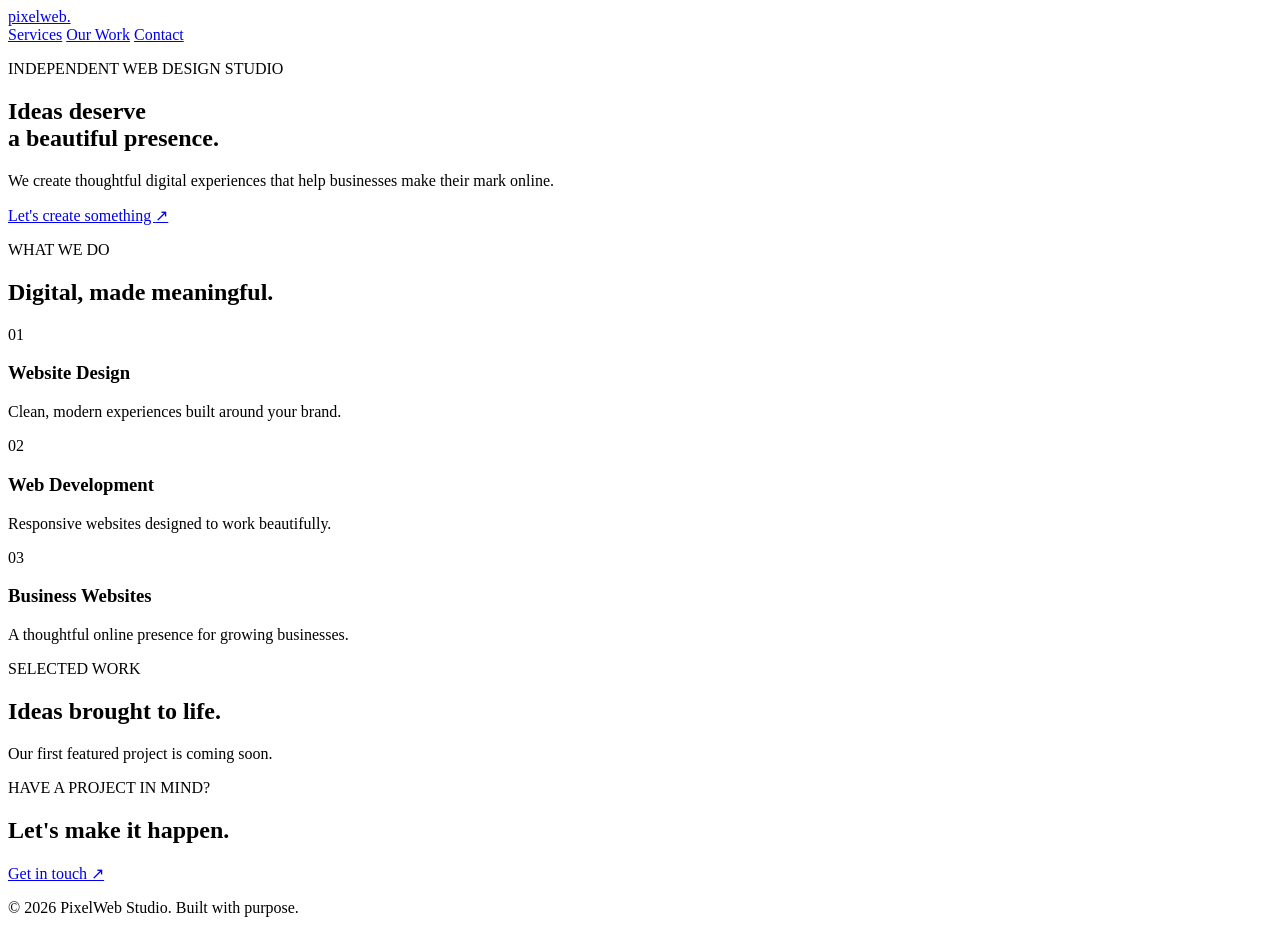
==== index.html @ 32cbd990 "Create index.html" ====
<!DOCTYPE html>
<html lang="en">
<head>
    <meta charset="UTF-8">
    <meta name="viewport" content="width=device-width, initial-scale=1.0">
    <meta name="description" content="PixelWeb Studio creates thoughtful, modern websites for businesses.">
    <title>PixelWeb Studio | Digital Experiences</title>
    <link rel="stylesheet" href="style.css">
</head>
<body>

    <header>
        <nav class="navbar">
            <a href="#" class="logo">pixel<span>web.</span></a>

            <div class="nav-links">
                <a href="#services">Services</a>
                <a href="#work">Our Work</a>
                <a href="#contact">Contact</a>
            </div>
        </nav>
    </header>

    <main>
        <section class="hero">
            <p class="eyebrow">INDEPENDENT WEB DESIGN STUDIO</p>

            <h1>Ideas deserve<br>
                a beautiful <span>presence.</span>
            </h1>

            <p class="hero-description">
                We create thoughtful digital experiences
                that help businesses make their mark online.
            </p>

            <a href="#contact" class="hero-button">
                Let's create something <span>↗</span>
            </a>
        </section>

        <section id="services" class="services">
            <p class="eyebrow">WHAT WE DO</p>
            <h2>Digital, made meaningful.</h2>

            <div class="service-list">
                <article>
                    <span>01</span>
                    <h3>Website Design</h3>
                    <p>Clean, modern experiences built around your brand.</p>
                </article>

                <article>
                    <span>02</span>
                    <h3>Web Development</h3>
                    <p>Responsive websites designed to work beautifully.</p>
                </article>

                <article>
                    <span>03</span>
                    <h3>Business Websites</h3>
                    <p>A thoughtful online presence for growing businesses.</p>
                </article>
            </div>
        </section>

        <section id="work" class="work">
            <p class="eyebrow">SELECTED WORK</p>
            <h2>Ideas brought to life.</h2>
            <p>Our first featured project is coming soon.</p>
        </section>

        <section id="contact" class="contact">
            <p class="eyebrow">HAVE A PROJECT IN MIND?</p>
            <h2>Let's make it happen.</h2>
            <a href="mailto:hello@pixelwebstudio.com">
                Get in touch ↗
            </a>
        </section>
    </main>

    <footer>
        <p>© 2026 PixelWeb Studio. Built with purpose.</p>
    </footer>

    <script src="script.js"></script>
</body>
</html>
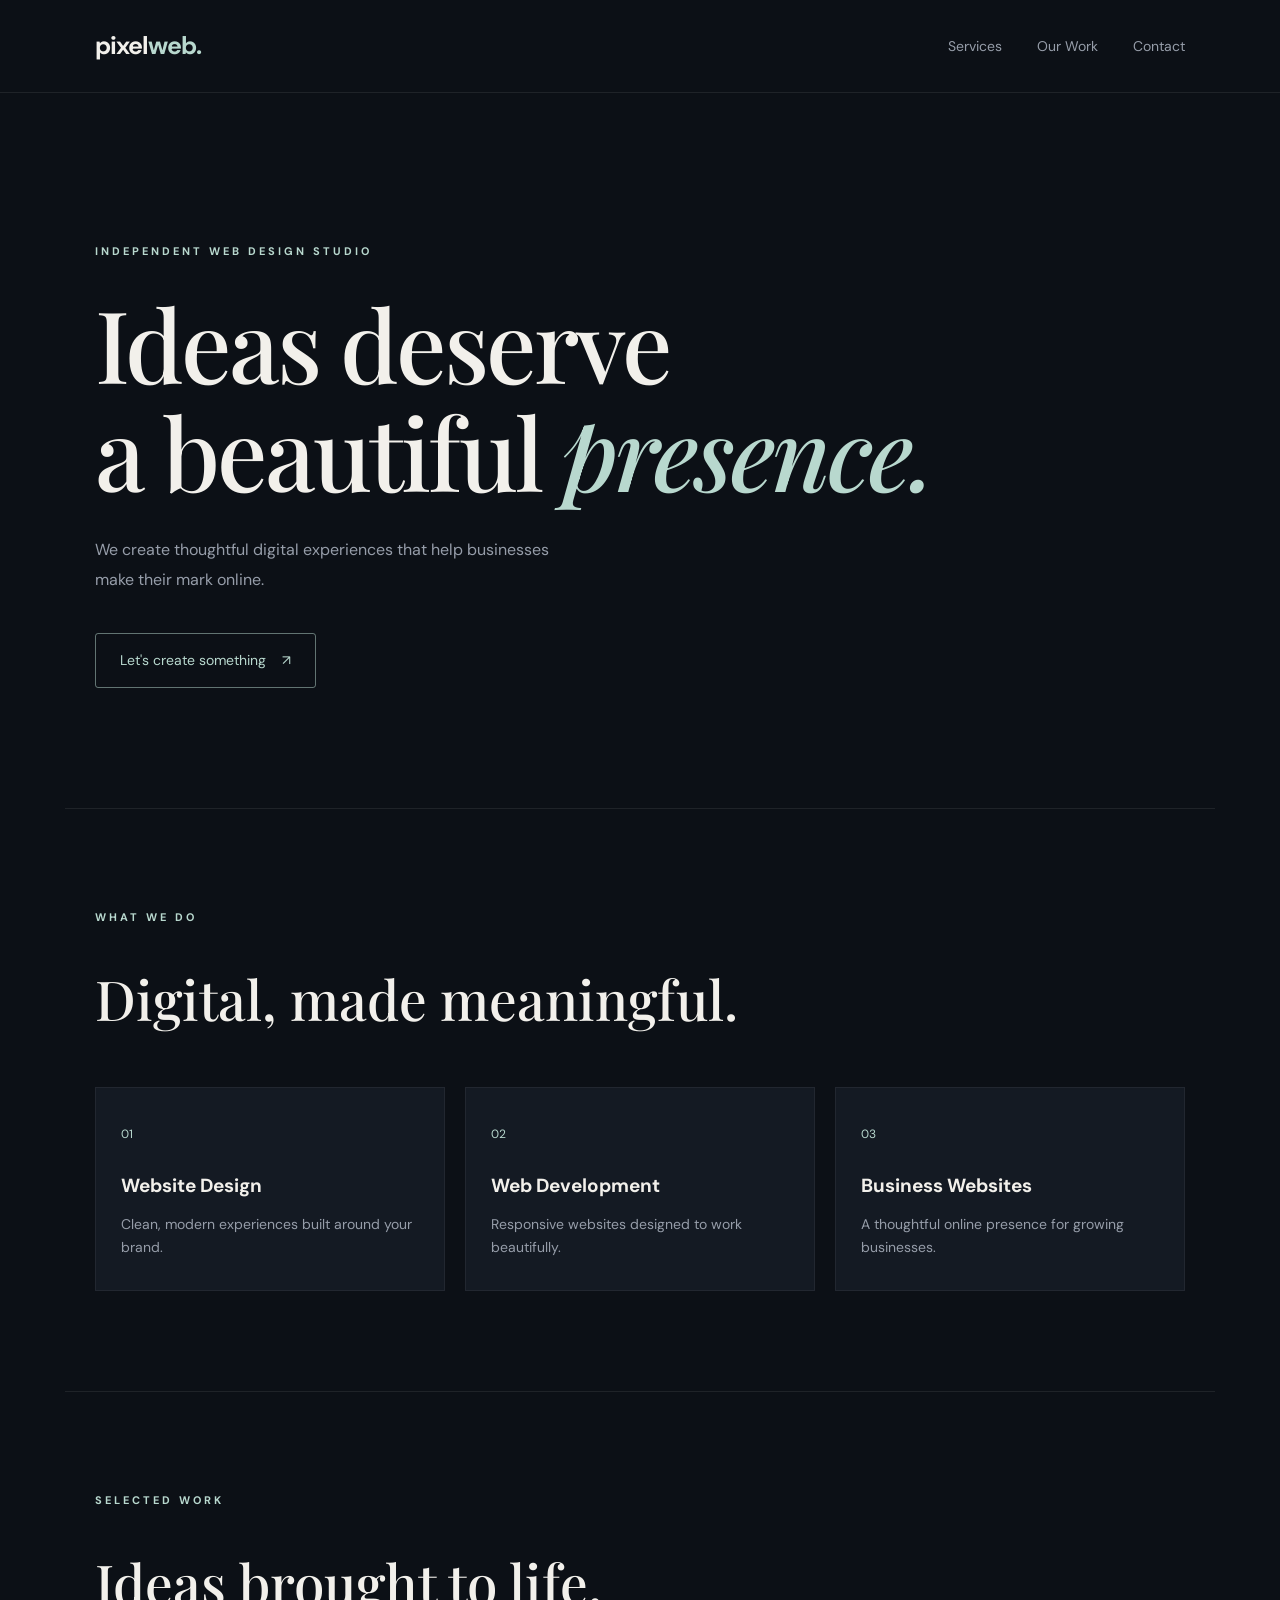
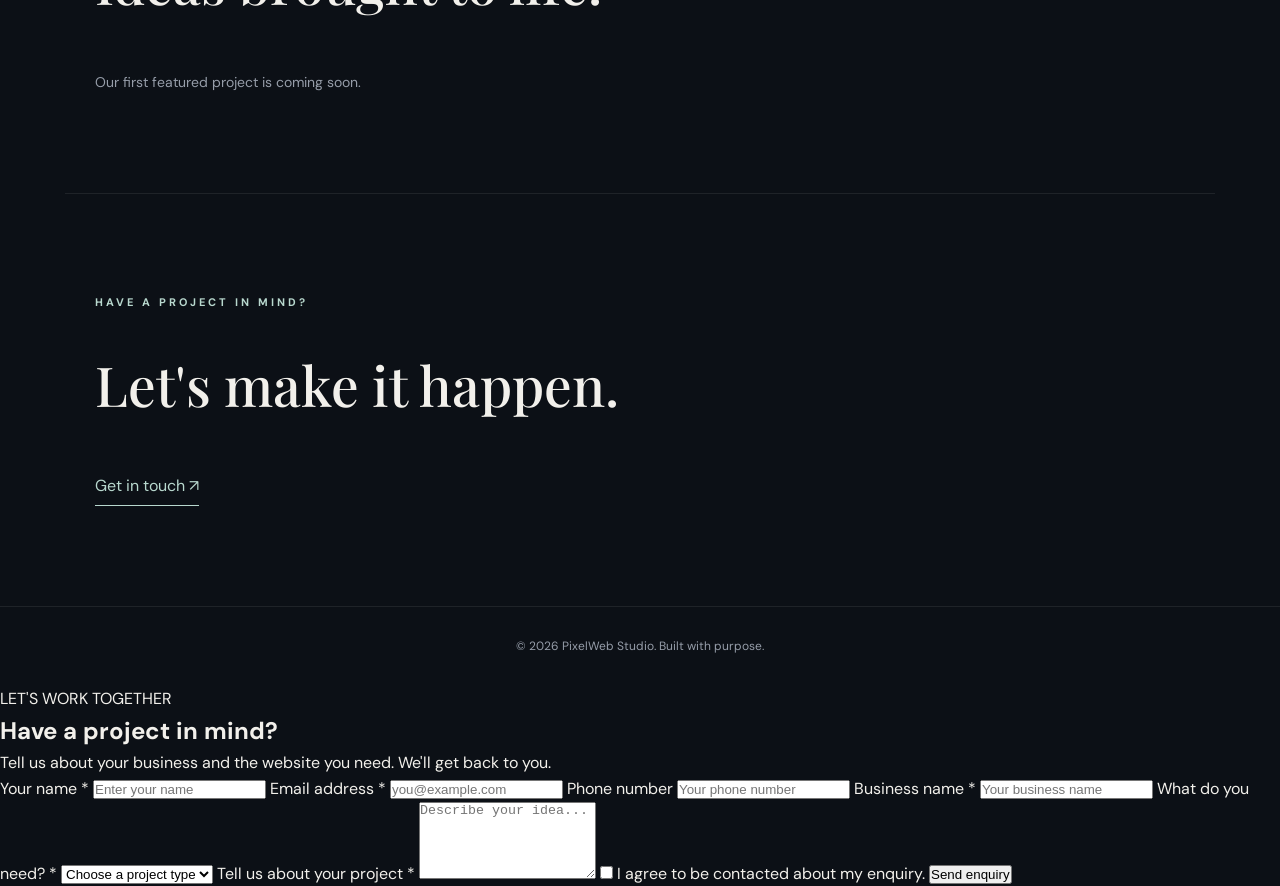
==== commit b45d0389: "Update index.html" ====
--- a/index.html
+++ b/index.html
@@ -85,5 +85,87 @@
     </footer>
 
     <script src="script.js"></script>
+    
+<section class="contact-section" id="contact">
+  <div class="contact-container">
+
+    <div class="contact-info">
+      <p class="section-label">LET'S WORK TOGETHER</p>
+      <h2>Have a project in mind?</h2>
+      <p>
+        Tell us about your business and the website
+        you need. We'll get back to you.
+      </p>
+    </div>
+
+    <form id="enquiryForm">
+
+      <label for="name">Your name *</label>
+      <input
+        type="text"
+        id="name"
+        name="name"
+        placeholder="Enter your name"
+        required
+      />
+
+      <label for="email">Email address *</label>
+      <input
+        type="email"
+        id="email"
+        name="email"
+        placeholder="you@example.com"
+        required
+      />
+
+      <label for="phone">Phone number</label>
+      <input
+        type="tel"
+        id="phone"
+        name="phone"
+        placeholder="Your phone number"
+      />
+
+      <label for="business">Business name *</label>
+      <input
+        type="text"
+        id="business"
+        name="business"
+        placeholder="Your business name"
+        required
+      />
+
+      <label for="project">What do you need? *</label>
+      <select id="project" name="project" required>
+        <option value="">Choose a project type</option>
+        <option value="Restaurant website">Restaurant website</option>
+        <option value="Business website">Business website</option>
+        <option value="Portfolio website">Portfolio website</option>
+        <option value="Landing page">Landing page</option>
+        <option value="Other project">Other project</option>
+      </select>
+
+      <label for="message">Tell us about your project *</label>
+      <textarea
+        id="message"
+        name="message"
+        rows="5"
+        placeholder="Describe your idea..."
+        required
+      ></textarea>
+
+      <label class="privacy-note">
+        <input type="checkbox" id="privacyConsent" required />
+        I agree to be contacted about my enquiry.
+      </label>
+
+      <button type="submit">Send enquiry</button>
+
+      <p id="formStatus" role="status"></p>
+
+    </form>
+  </div>
+</section>
+
 </body>
 </html>
--- a/style.css
+++ b/style.css
@@ -0,0 +1,235 @@
+
+@import url('https://fonts.googleapis.com/css2?family=DM+Sans:wght@400;500;600;700&family=Playfair+Display:wght@500;600;700&display=swap');
+
+:root {
+    --background: #0c1016;
+    --surface: #141a23;
+    --text: #f2f0eb;
+    --muted: #969da9;
+    --accent: #b8d8ce;
+}
+
+* {
+    margin: 0;
+    padding: 0;
+    box-sizing: border-box;
+    scroll-behavior: smooth;
+}
+
+body {
+    background: var(--background);
+    color: var(--text);
+    font-family: 'DM Sans', sans-serif;
+    line-height: 1.6;
+}
+
+a {
+    color: inherit;
+    text-decoration: none;
+}
+
+/* NAVIGATION */
+
+header {
+    width: 100%;
+    border-bottom: 1px solid rgba(255,255,255,0.08);
+}
+
+.navbar {
+    max-width: 1150px;
+    margin: auto;
+    padding: 26px 30px;
+    display: flex;
+    align-items: center;
+    justify-content: space-between;
+}
+
+.logo {
+    font-size: 25px;
+    font-weight: 700;
+    letter-spacing: -1px;
+}
+
+.logo span {
+    color: var(--accent);
+}
+
+.nav-links {
+    display: flex;
+    gap: 35px;
+}
+
+.nav-links a {
+    color: var(--muted);
+    font-size: 14px;
+    transition: color 0.3s;
+}
+
+.nav-links a:hover {
+    color: var(--accent);
+}
+
+/* HERO */
+
+.hero {
+    max-width: 1150px;
+    min-height: 650px;
+    margin: auto;
+    padding: 150px 30px 120px;
+}
+
+.eyebrow {
+    color: var(--accent);
+    font-size: 11px;
+    letter-spacing: 3px;
+    font-weight: 700;
+    margin-bottom: 28px;
+}
+
+.hero h1 {
+    font-family: 'Playfair Display', serif;
+    font-size: clamp(55px, 8vw, 100px);
+    font-weight: 500;
+    line-height: 1.08;
+    letter-spacing: -3px;
+}
+
+.hero h1 span {
+    color: var(--accent);
+    font-style: italic;
+}
+
+.hero-description {
+    max-width: 480px;
+    margin-top: 30px;
+    color: var(--muted);
+    font-size: 16px;
+    line-height: 1.9;
+}
+
+.hero-button {
+    display: inline-block;
+    margin-top: 38px;
+    padding: 15px 24px;
+    border: 1px solid rgba(184,216,206,0.5);
+    border-radius: 3px;
+    color: var(--accent);
+    font-size: 14px;
+    transition: 0.3s;
+}
+
+.hero-button:hover {
+    background: var(--accent);
+    color: var(--background);
+}
+
+.hero-button span {
+    margin-left: 12px;
+}
+
+/* SERVICES */
+
+.services, .work, .contact {
+    max-width: 1150px;
+    margin: auto;
+    padding: 100px 30px;
+    border-top: 1px solid rgba(255,255,255,0.08);
+}
+
+.services h2, .work h2, .contact h2 {
+    font-family: 'Playfair Display', serif;
+    font-size: clamp(35px, 5vw, 55px);
+    font-weight: 500;
+    margin-bottom: 45px;
+}
+
+.service-list {
+    display: grid;
+    grid-template-columns: repeat(3, 1fr);
+    gap: 20px;
+}
+
+.service-list article {
+    background: var(--surface);
+    padding: 32px 25px;
+    border: 1px solid rgba(255,255,255,0.06);
+    transition: transform 0.3s, border-color 0.3s;
+}
+
+.service-list article:hover {
+    transform: translateY(-6px);
+    border-color: var(--accent);
+}
+
+.service-list article span {
+    color: var(--accent);
+    font-size: 12px;
+}
+
+.service-list h3 {
+    margin: 25px 0 12px;
+    font-size: 19px;
+}
+
+.service-list p, .work > p:last-child {
+    color: var(--muted);
+    font-size: 14px;
+}
+
+/* CONTACT */
+
+.contact a {
+    display: inline-block;
+    color: var(--accent);
+    border-bottom: 1px solid var(--accent);
+    padding-bottom: 7px;
+}
+
+footer {
+    padding: 30px;
+    text-align: center;
+    border-top: 1px solid rgba(255,255,255,0.08);
+    color: var(--muted);
+    font-size: 12px;
+}
+
+/* MOBILE */
+
+@media (max-width: 700px) {
+    .navbar {
+        padding: 22px 20px;
+        flex-direction: column;
+        gap: 20px;
+    }
+
+    .nav-links {
+        gap: 22px;
+    }
+
+    .hero {
+        padding: 110px 22px 90px;
+        min-height: auto;
+    }
+
+    .hero h1 {
+        letter-spacing: -2px;
+    }
+
+    .services, .work, .contact {
+        padding: 75px 22px;
+    }
+
+    .service-list {
+        grid-template-columns: 1fr;
+    }
+    .services, .work, .contact {
+    opacity: 0;
+    transform: translateY(25px);
+    transition: opacity 0.8s ease, transform 0.8s ease;
+}
+
+.services.visible, .work.visible, .contact.visible {
+    opacity: 1;
+    transform: translateY(0);
+}
+}
